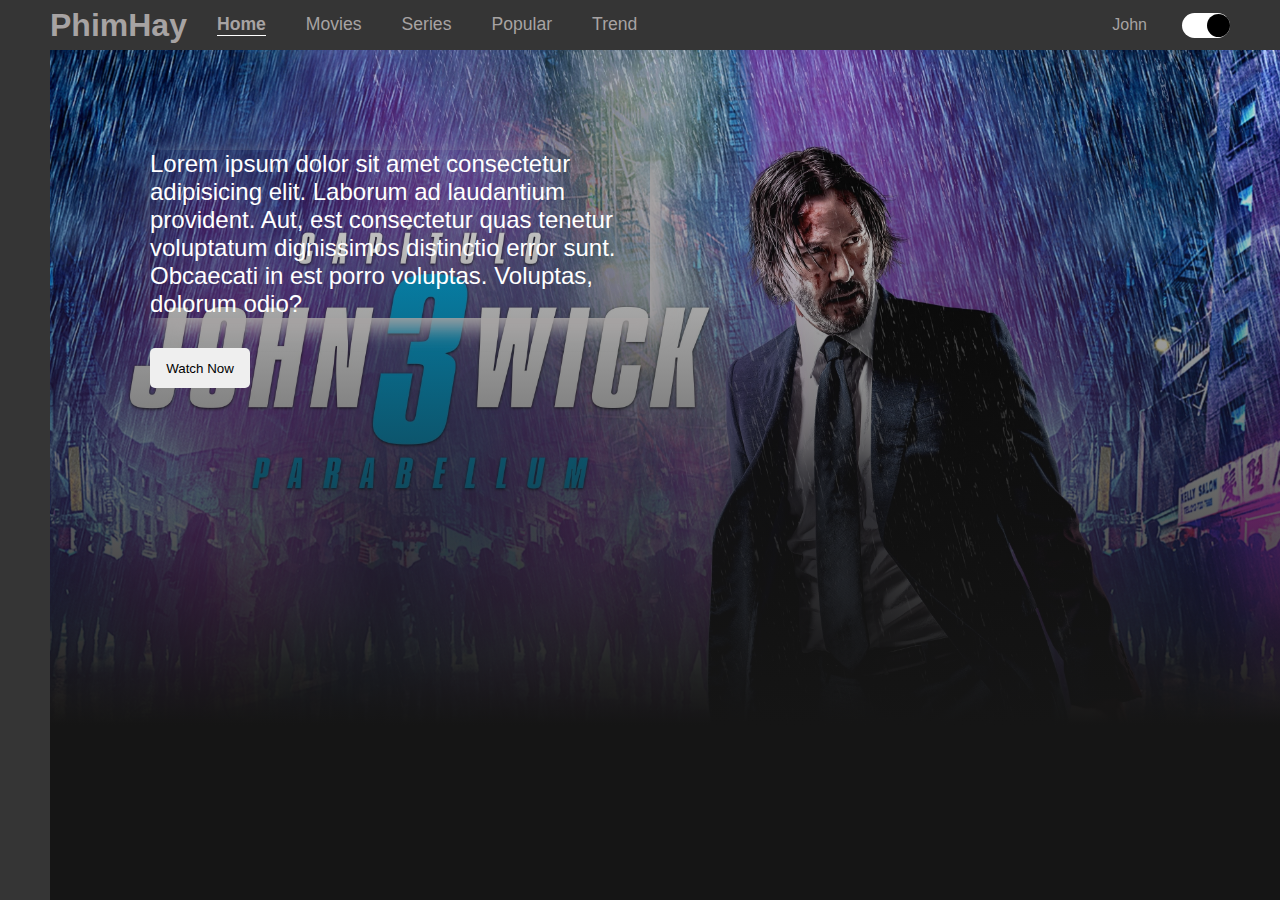
==== web1/index.html @ cb684365 "add web1" ====
<!DOCTYPE html>
<html lang="en">
  <head>
    <meta charset="UTF-8" />
    <meta name="viewport" content="width=device-width, initial-scale=1.0" />
    <title>Document</title>
    <link rel="stylesheet" href="index.css" />
    <link
      rel="stylesheet"
      href="https://cdnjs.cloudflare.com/ajax/libs/remixicon/3.5.0/remixicon.min.css"
      integrity="sha512-/VYneElp5u4puMaIp/4ibGxlTd2MV3kuUIroR3NSQjS2h9XKQNebRQiyyoQKeiGE9mRdjSCIZf9pb7AVJ8DhCg=="
      crossorigin="anonymous"
      referrerpolicy="no-referrer"
    />
  </head>
  <body>
    <div class="navbar">
      <div class="navbar-container">
        <div class="logo-container">
          <h1>PhimHay</h1>
        </div>
        <div class="menu-container">
          <ul class="menu-list">
            <li class="menu-list-item active"><a href="">Home</a></li>
            <li class="menu-list-item"><a href="">Movies</a></li>
            <li class="menu-list-item"><a href="">Series</a></li>
            <li class="menu-list-item"><a href="">Popular</a></li>
            <li class="menu-list-item"><a href="">Trend</a></li>
          </ul>
        </div>
        <div class="profile-container">
          <a href="#" class="profile-link">
            <img
              src="https://th.bing.com/th/id/R.fbe61806ef29225e7a642c923930819a?rik=M0H%2fqzw8YQYjdw&riu=http%3a%2f%2fwww.canyon-news.com%2fwp-content%2fuploads%2f2014%2f11%2fJohn-Wick.png&ehk=YTnahoYu9PP2TB0%2b645wAYb58BOnn9piK9EMaEOl0TY%3d&risl=&pid=ImgRaw&r=0"
              alt=""
            />
            <p>John</p>
            <i class="ri-arrow-down-s-line"></i>
          </a>
          <div class="toggle">
            <i class="ri-sun-fill toggle-icon"></i>
            <i class="ri-contrast-2-fill toggle-icon"></i>
            <div class="toggle-ball"></div>
          </div>
        </div>
      </div>
    </div>

    <div class="sidebar">
      <ul class="sidebar-list">
        <li class="sidebar-list_item">
          <a href=""><i class="left-menu-icon ri-home-6-line"></i></a>
        </li>
        <li class="sidebar-list_item">
          <a href=""><i class="left-menu-icon ri-search-line"></i></a>
        </li>
        <li class="sidebar-list_item">
          <a href=""><i class="left-menu-icon ri-user-line"></i></a>
        </li>
        <li class="sidebar-list_item">
          <a href=""><i class="left-menu-icon ri-bookmark-line"></i></a>
        </li>
        <li class="sidebar-list_item">
          <a href=""><i class="left-menu-icon ri-tv-line"></i></a>
        </li>
        <li class="sidebar-list_item">
          <a href=""><i class="left-menu-icon ri-hourglass-2-line"></i></a>
        </li>
        <li class="sidebar-list_item">
          <a href=""><i class="left-menu-icon ri-shopping-basket-line"></i></a>
        </li>
      </ul>
    </div>

    <div class="container">
        <div class="wrapper">
            <div class="feature-content">
                <div class="feature-desc">
                    <p class="feature-title">Lorem ipsum dolor sit amet consectetur adipisicing elit. Laborum ad laudantium provident. Aut, est consectetur quas tenetur voluptatum dignissimos distinctio error sunt. Obcaecati in est porro voluptas. Voluptas, dolorum odio?</p>
                    <button class="feature-button">Watch Now</button>
                </div>
             
            </div>
        </div>
    </div>


    <script src="index.js"></script>
  </body>
</html>
---- web1/index.css ----
* {
  padding: 0;
  margin: 0;
  box-sizing: border-box;
}

body {
  font-family: Arial, Helvetica, sans-serif;
}

.navbar {
  width: 100%;
  height: 50px;
  background-color: rgb(53, 53, 53);
}

.navbar-container {
  display: flex;
  align-items: center;
  gap: 30px;
  padding: 0 50px;
  height: 100%;
  color: #a7a3a3;
}

.logo-container {
  flex: 1;
}

.menu-container {
  flex: 6;
}
.menu-list {
  list-style: none;

  display: flex;
  gap: 40px;
}
.menu-list-item.active {
  border-bottom: 1px solid white;
  font-weight: 600;
}
.menu-list-item a {
  font-size: 1.1em;
  color: #a7a3a3;
  text-decoration: none;
}
.menu-list-item a:hover {
  color: white;
  transition: all 0.3s;
}
.profile-container {
  flex: 2;
  display: flex;
  align-items: center;
  gap: 30px;
  justify-content: flex-end;
}
.profile-link {
  display: flex;
  align-items: center;
  text-decoration: none;
  gap: 5px;
  color: #a7a3a3;
}
.profile-link img {
  object-fit: cover;
  width: 40px;
  border-radius: 50%;
}

.toggle {
  width: 48px;
  height: 25px;
  background-color: white;
  border-radius: 30px;
  display: flex;
  justify-content: space-around;
  align-items: center;
  color: goldenrod;
  position: relative;
}

.toggle-ball {
  position: absolute;
  width: 23px;
  height: 23px;
  border-radius: 50%;
  background-color: black;
  right: 0px;
  top: 1px;
  cursor: pointer;
}

.sidebar {
  height: 100%;
  width: 50px;
  background-color: rgb(53, 53, 53);
  position: fixed;
  top: 0;
}

.sidebar-list {
  list-style: none;
  margin-top: 60px;
  display: flex;
  flex-direction: column;
  justify-content: center;
  align-items: center;
  gap: 50px;
}

.sidebar-list_item a {
  text-decoration: none;
  color: #a7a3a3;
  font-size: 1.5em;
}
.sidebar-list_item a:hover {
  color: white;
  transition: all 0.3s;
}

.container {
  padding: 0px 0 0 50px;
  background-color: #151515;
  height: calc(100vh - 50px);
  color: white;
}
.feature-content {
  height: 75vh;
  background: linear-gradient(to bottom, rgba(0, 0, 0, 0), #151515),
    url("img/banner-john.jpg");
  background-repeat: no-repeat;
  background-size: cover;
  padding: 100px;
}
.feature-desc {
  width: 500px;
  display: flex;
  flex-direction: column;
  gap: 30px;
}
.feature-title {
    font-size: 1.5em;
    color: white;
    box-shadow: 10px 10px 20px #a7a3a3;
}
.feature-desc button {
  width: 100px;
  height: 40px;
  border: none;
  outline: none;
  border-radius: 5px;
  cursor: pointer;
}
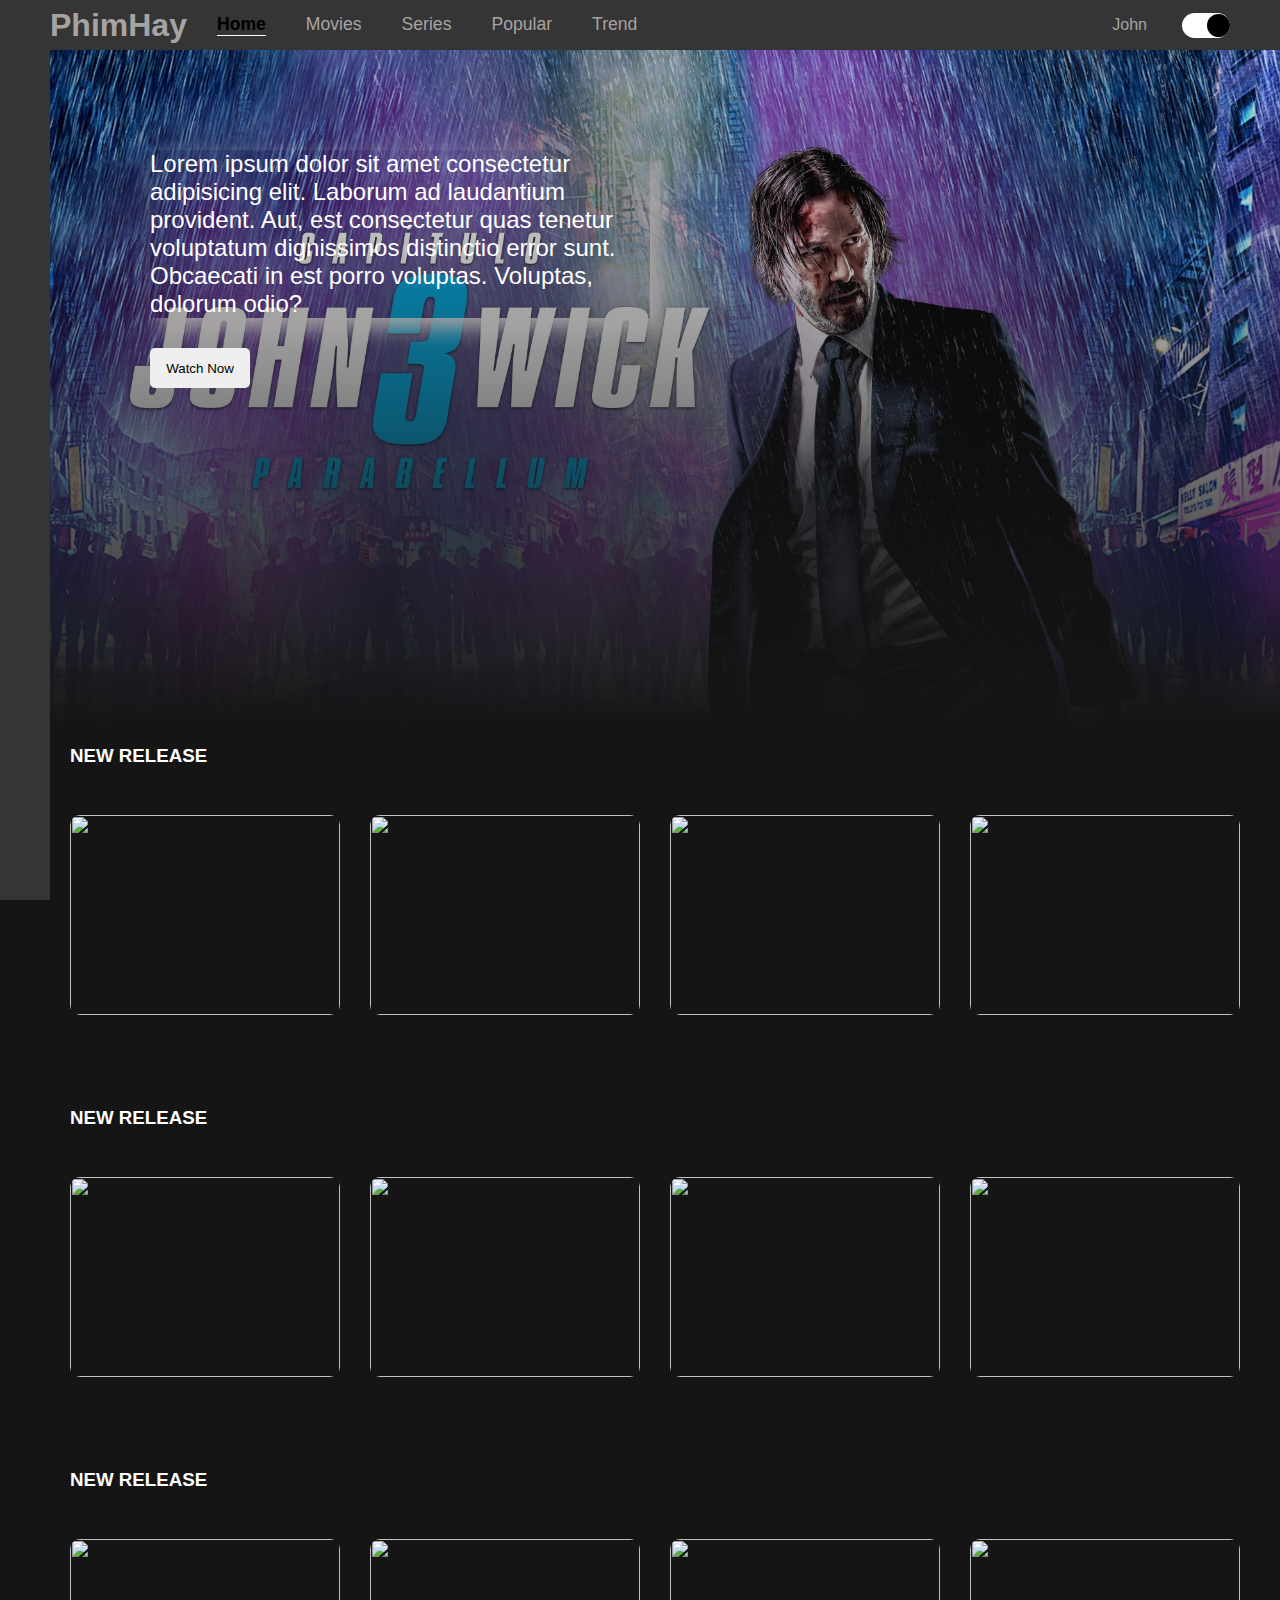
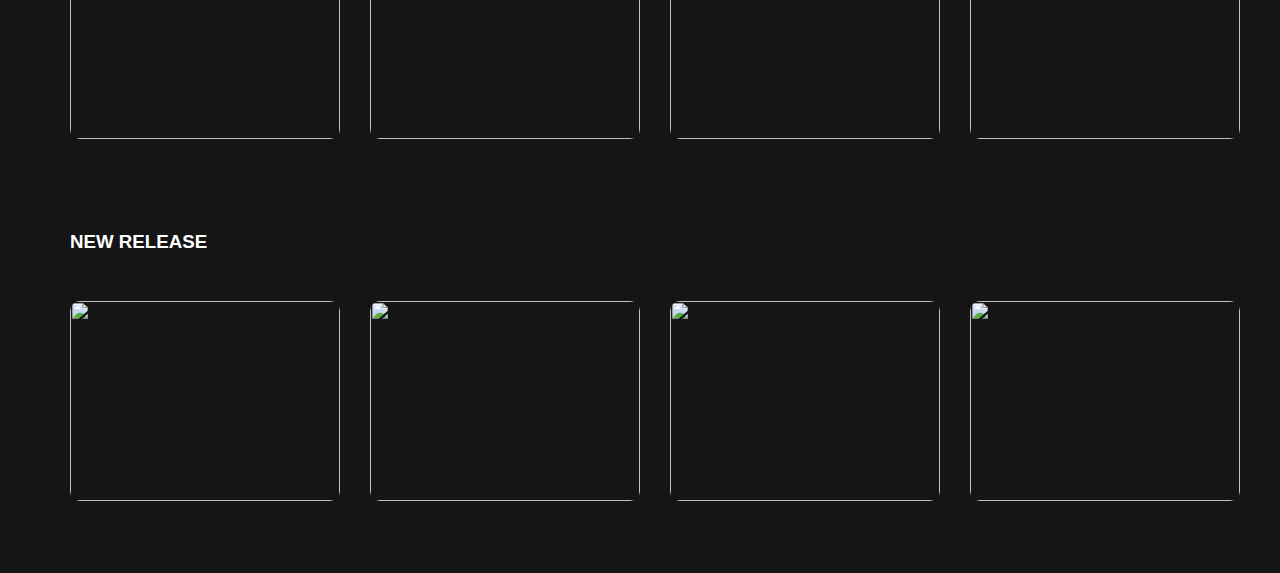
==== commit 69486598: "add" ====
--- a/web1/index.html
+++ b/web1/index.html
@@ -38,8 +38,8 @@
             <i class="ri-arrow-down-s-line"></i>
           </a>
           <div class="toggle">
+            <i class="ri-contrast-2-fill toggle-icon"></i>
             <i class="ri-sun-fill toggle-icon"></i>
-            <i class="ri-contrast-2-fill toggle-icon"></i>
             <div class="toggle-ball"></div>
           </div>
         </div>
@@ -73,17 +73,393 @@
     </div>
 
     <div class="container">
-        <div class="wrapper">
-            <div class="feature-content">
-                <div class="feature-desc">
-                    <p class="feature-title">Lorem ipsum dolor sit amet consectetur adipisicing elit. Laborum ad laudantium provident. Aut, est consectetur quas tenetur voluptatum dignissimos distinctio error sunt. Obcaecati in est porro voluptas. Voluptas, dolorum odio?</p>
-                    <button class="feature-button">Watch Now</button>
-                </div>
-             
+      <div class="wrapper">
+        <div class="feature-content">
+          <div class="feature-desc">
+            <p class="feature-title">
+              Lorem ipsum dolor sit amet consectetur adipisicing elit. Laborum
+              ad laudantium provident. Aut, est consectetur quas tenetur
+              voluptatum dignissimos distinctio error sunt. Obcaecati in est
+              porro voluptas. Voluptas, dolorum odio?
+            </p>
+            <button class="feature-button">Watch Now</button>
+          </div>
+        </div>
+
+        <div class="move-list_container">
+          <h3 class="move-list_title">NEW RELEASE</h3>
+          <div class="movie-list_wrapper">
+            <div class="movie-list">
+              <div class="movie-list_item">
+                <img
+                  src="/img/banner-john.jpg"
+                  class="movie-list_item__img"
+                  alt=""
+                />
+                <div class="movie-list_watch">
+                  <span class="movie-list_item__title">Her</span>
+                  <p class="movie-list_item__desc">
+                    Lorem ipsum dolor sit, niet.
+                  </p>
+                  <a href="" class="btn-watch">Watch</a>
+                </div>
+              </div>
+
+              <div class="movie-list_item">
+                <img
+                  src="/img/banner-john.jpg"
+                  class="movie-list_item__img"
+                  alt=""
+                />
+                <div class="movie-list_watch">
+                  <span class="movie-list_item__title">Her</span>
+                  <p class="movie-list_item__desc">
+                    Lorem ipsum dolor sit, niet.
+                  </p>
+                  <a href="" class="btn-watch">Watch</a>
+                </div>
+              </div>
+              <div class="movie-list_item">
+                <img
+                  src="/img/banner-john.jpg"
+                  class="movie-list_item__img"
+                  alt=""
+                />
+                <div class="movie-list_watch">
+                  <span class="movie-list_item__title">Her</span>
+                  <p class="movie-list_item__desc">
+                    Lorem ipsum dolor sit, niet.
+                  </p>
+                  <a href="" class="btn-watch">Watch</a>
+                </div>
+              </div>
+              <div class="movie-list_item">
+                <img
+                  src="/img/banner-john.jpg"
+                  class="movie-list_item__img"
+                  alt=""
+                />
+                <div class="movie-list_watch">
+                  <span class="movie-list_item__title">Her</span>
+                  <p class="movie-list_item__desc">
+                    Lorem ipsum dolor sit, niet.
+                  </p>
+                  <a href="" class="btn-watch">Watch</a>
+                </div>
+              </div>
+              <div class="movie-list_item">
+                <img
+                  src="/img/banner-john.jpg"
+                  class="movie-list_item__img"
+                  alt=""
+                />
+                <div class="movie-list_watch">
+                  <span class="movie-list_item__title">Her</span>
+                  <p class="movie-list_item__desc">
+                    Lorem ipsum dolor sit, niet.
+                  </p>
+                  <a href="" class="btn-watch">Watch</a>
+                </div>
+              </div>
+              <div class="movie-list_item">
+                <img
+                  src="/img/banner-john.jpg"
+                  class="movie-list_item__img"
+                  alt=""
+                />
+                <div class="movie-list_watch">
+                  <span class="movie-list_item__title">Her</span>
+                  <p class="movie-list_item__desc">
+                    Lorem ipsum dolor sit, niet.
+                  </p>
+                  <a href="" class="btn-watch">Watch</a>
+                </div>
+              </div>
             </div>
-        </div>
+            <i class="ri-arrow-right-s-line arrow"></i>
+          </div>
+        </div>
+        <div class="move-list_container">
+          <h3 class="move-list_title">NEW RELEASE</h3>
+          <div class="movie-list_wrapper">
+            <div class="movie-list">
+              <div class="movie-list_item">
+                <img
+                  src="/img/banner-john.jpg"
+                  class="movie-list_item__img"
+                  alt=""
+                />
+                <div class="movie-list_watch">
+                  <span class="movie-list_item__title">Her</span>
+                  <p class="movie-list_item__desc">
+                    Lorem ipsum dolor sit, niet.
+                  </p>
+                  <a href="" class="btn-watch">Watch</a>
+                </div>
+              </div>
+
+              <div class="movie-list_item">
+                <img
+                  src="https://wallpapercave.com/wp/wp9709351.jpg"
+                  class="movie-list_item__img"
+                  alt=""
+                />
+                <div class="movie-list_watch">
+                  <span class="movie-list_item__title">Her</span>
+                  <p class="movie-list_item__desc">
+                    Lorem ipsum dolor sit, niet.
+                  </p>
+                  <a href="" class="btn-watch">Watch</a>
+                </div>
+              </div>
+              <div class="movie-list_item">
+                <img
+                  src="https://images.hdqwalls.com/wallpapers/venom-movie-5k-xr.jpg"
+                  class="movie-list_item__img"
+                  alt=""
+                />
+                <div class="movie-list_watch">
+                  <span class="movie-list_item__title">Her</span>
+                  <p class="movie-list_item__desc">
+                    Lorem ipsum dolor sit, niet.
+                  </p>
+                  <a href="" class="btn-watch">Watch</a>
+                </div>
+              </div>
+              <div class="movie-list_item">
+                <img
+                  src="https://th.bing.com/th/id/R.5b70fa2c6b9183190472f968ef519f60?rik=jT%2fEGuq21jbgJQ&pid=ImgRaw&r=0"
+                  class="movie-list_item__img"
+                  alt=""
+                />
+                <div class="movie-list_watch">
+                  <span class="movie-list_item__title">Her</span>
+                  <p class="movie-list_item__desc">
+                    Lorem ipsum dolor sit, niet.
+                  </p>
+                  <a href="" class="btn-watch">Watch</a>
+                </div>
+              </div>
+              <div class="movie-list_item">
+                <img
+                  src="https://bilder.bild.de/fotos-skaliert/jurassic-world-das-gefallene-koenigreich-55860550/1,w=1280,c=0.bild.jpg"
+                  class="movie-list_item__img"
+                  alt=""
+                />
+                <div class="movie-list_watch">
+                  <span class="movie-list_item__title">Her</span>
+                  <p class="movie-list_item__desc">
+                    Lorem ipsum dolor sit, niet.
+                  </p>
+                  <a href="" class="btn-watch">Watch</a>
+                </div>
+              </div>
+              <div class="movie-list_item">
+                <img
+                  src="https://i.ytimg.com/vi/j3VrAaVYpbI/maxresdefault.jpg"
+                  class="movie-list_item__img"
+                  alt=""
+                />
+                <div class="movie-list_watch">
+                  <span class="movie-list_item__title">Her</span>
+                  <p class="movie-list_item__desc">
+                    Lorem ipsum dolor sit, niet.
+                  </p>
+                  <a href="" class="btn-watch">Watch</a>
+                </div>
+              </div>
+            </div>
+            <i class="ri-arrow-right-s-line arrow"></i>
+          </div>
+        </div>
+        <div class="move-list_container">
+          <h3 class="move-list_title">NEW RELEASE</h3>
+          <div class="movie-list_wrapper">
+            <div class="movie-list">
+              <div class="movie-list_item">
+                <img
+                  src="/img/banner-john.jpg"
+                  class="movie-list_item__img"
+                  alt=""
+                />
+                <div class="movie-list_watch">
+                  <span class="movie-list_item__title">Her</span>
+                  <p class="movie-list_item__desc">
+                    Lorem ipsum dolor sit, niet.
+                  </p>
+                  <a href="" class="btn-watch">Watch</a>
+                </div>
+              </div>
+
+              <div class="movie-list_item">
+                <img
+                  src="/img/banner-john.jpg"
+                  class="movie-list_item__img"
+                  alt=""
+                />
+                <div class="movie-list_watch">
+                  <span class="movie-list_item__title">Her</span>
+                  <p class="movie-list_item__desc">
+                    Lorem ipsum dolor sit, niet.
+                  </p>
+                  <a href="" class="btn-watch">Watch</a>
+                </div>
+              </div>
+              <div class="movie-list_item">
+                <img
+                  src="/img/banner-john.jpg"
+                  class="movie-list_item__img"
+                  alt=""
+                />
+                <div class="movie-list_watch">
+                  <span class="movie-list_item__title">Her</span>
+                  <p class="movie-list_item__desc">
+                    Lorem ipsum dolor sit, niet.
+                  </p>
+                  <a href="" class="btn-watch">Watch</a>
+                </div>
+              </div>
+              <div class="movie-list_item">
+                <img
+                  src="/img/banner-john.jpg"
+                  class="movie-list_item__img"
+                  alt=""
+                />
+                <div class="movie-list_watch">
+                  <span class="movie-list_item__title">Her</span>
+                  <p class="movie-list_item__desc">
+                    Lorem ipsum dolor sit, niet.
+                  </p>
+                  <a href="" class="btn-watch">Watch</a>
+                </div>
+              </div>
+              <div class="movie-list_item">
+                <img
+                  src="/img/banner-john.jpg"
+                  class="movie-list_item__img"
+                  alt=""
+                />
+                <div class="movie-list_watch">
+                  <span class="movie-list_item__title">Her</span>
+                  <p class="movie-list_item__desc">
+                    Lorem ipsum dolor sit, niet.
+                  </p>
+                  <a href="" class="btn-watch">Watch</a>
+                </div>
+              </div>
+              <div class="movie-list_item">
+                <img
+                  src="/img/banner-john.jpg"
+                  class="movie-list_item__img"
+                  alt=""
+                />
+                <div class="movie-list_watch">
+                  <span class="movie-list_item__title">Her</span>
+                  <p class="movie-list_item__desc">
+                    Lorem ipsum dolor sit, niet.
+                  </p>
+                  <a href="" class="btn-watch">Watch</a>
+                </div>
+              </div>
+            </div>
+            <i class="ri-arrow-right-s-line arrow"></i>
+          </div>
+        </div>
+        <div class="move-list_container">
+          <h3 class="move-list_title">NEW RELEASE</h3>
+          <div class="movie-list_wrapper">
+            <div class="movie-list">
+              <div class="movie-list_item">
+                <img
+                  src="/img/banner-john.jpg"
+                  class="movie-list_item__img"
+                  alt=""
+                />
+                <div class="movie-list_watch">
+                  <span class="movie-list_item__title">Her</span>
+                  <p class="movie-list_item__desc">
+                    Lorem ipsum dolor sit, niet.
+                  </p>
+                  <a href="" class="btn-watch">Watch</a>
+                </div>
+              </div>
+
+              <div class="movie-list_item">
+                <img
+                  src="/img/banner-john.jpg"
+                  class="movie-list_item__img"
+                  alt=""
+                />
+                <div class="movie-list_watch">
+                  <span class="movie-list_item__title">Her</span>
+                  <p class="movie-list_item__desc">
+                    Lorem ipsum dolor sit, niet.
+                  </p>
+                  <a href="" class="btn-watch">Watch</a>
+                </div>
+              </div>
+              <div class="movie-list_item">
+                <img
+                  src="/img/banner-john.jpg"
+                  class="movie-list_item__img"
+                  alt=""
+                />
+                <div class="movie-list_watch">
+                  <span class="movie-list_item__title">Her</span>
+                  <p class="movie-list_item__desc">
+                    Lorem ipsum dolor sit, niet.
+                  </p>
+                  <a href="" class="btn-watch">Watch</a>
+                </div>
+              </div>
+              <div class="movie-list_item">
+                <img
+                  src="/img/banner-john.jpg"
+                  class="movie-list_item__img"
+                  alt=""
+                />
+                <div class="movie-list_watch">
+                  <span class="movie-list_item__title">Her</span>
+                  <p class="movie-list_item__desc">
+                    Lorem ipsum dolor sit, niet.
+                  </p>
+                  <a href="" class="btn-watch">Watch</a>
+                </div>
+              </div>
+              <div class="movie-list_item">
+                <img
+                  src="/img/banner-john.jpg"
+                  class="movie-list_item__img"
+                  alt=""
+                />
+                <div class="movie-list_watch">
+                  <span class="movie-list_item__title">Her</span>
+                  <p class="movie-list_item__desc">
+                    Lorem ipsum dolor sit, niet.
+                  </p>
+                  <a href="" class="btn-watch">Watch</a>
+                </div>
+              </div>
+              <div class="movie-list_item">
+                <img
+                  src="/img/banner-john.jpg"
+                  class="movie-list_item__img"
+                  alt=""
+                />
+                <div class="movie-list_watch">
+                  <span class="movie-list_item__title">Her</span>
+                  <p class="movie-list_item__desc">
+                    Lorem ipsum dolor sit, niet.
+                  </p>
+                  <a href="" class="btn-watch">Watch</a>
+                </div>
+              </div>
+            </div>
+            <i class="ri-arrow-right-s-line arrow"></i>
+          </div>
+        </div>
+      </div>
     </div>
-
 
     <script src="index.js"></script>
   </body>
--- a/web1/index.css
+++ b/web1/index.css
@@ -90,6 +90,7 @@
   right: 0px;
   top: 1px;
   cursor: pointer;
+  transition: all 0.3s linear;
 }
 
 .sidebar {
@@ -123,7 +124,7 @@
 .container {
   padding: 0px 0 0 50px;
   background-color: #151515;
-  height: calc(100vh - 50px);
+  min-height: calc(100vh - 50px);
   color: white;
 }
 .feature-content {
@@ -141,9 +142,9 @@
   gap: 30px;
 }
 .feature-title {
-    font-size: 1.5em;
-    color: white;
-    box-shadow: 10px 10px 20px #a7a3a3;
+  font-size: 1.5em;
+  color: white;
+  box-shadow: 10px 10px 20px #a7a3a3;
 }
 .feature-desc button {
   width: 100px;
@@ -153,3 +154,121 @@
   border-radius: 5px;
   cursor: pointer;
 }
+
+.move-list_container {
+  padding: 20px;
+}
+.movie-list_item__img {
+  width: 270px;
+  height: 200px;
+  object-fit: cover;
+  border-radius: 10px;
+}
+.movie-list {
+  display: flex;
+  height: 300px;
+  align-items: center;
+  gap: 30px;
+  transform: translateX(0);
+  transition: all 1s;
+}
+.movie-list_wrapper {
+  overflow: hidden;
+}
+.movie-list_item {
+  position: relative;
+}
+.movie-list_item:hover .movie-list_item__img {
+  transform: scale(1.05);
+  transition: all 0.6s;
+  opacity: 0.3;
+}
+.movie-list_item:hover .movie-list_watch {
+  opacity: 1;
+  transition: all 0.6s;
+}
+.movie-list_watch {
+  position: absolute;
+  top: 0;
+  width: 200px;
+  height: auto;
+  margin: 50px 0 0 10px;
+  opacity: 0;
+}
+
+.movie-list_item__title {
+  font-size: 1.5em;
+  color: #a7a3a3;
+  font-weight: 600;
+}
+.movie-list_item__desc {
+  font-size: 1.3em;
+  color: #a7a3a3;
+  font-weight: 600;
+  margin-bottom: 20px;
+}
+.btn-watch {
+  text-decoration: none;
+  background-color: aqua;
+  padding: 10px 20px;
+  border-radius: 5px;
+}
+.movie-list_wrapper {
+  position: relative;
+}
+.arrow {
+  font-size: 6em;
+  position: absolute;
+  right: 0;
+  top: 30%;
+  color: rgb(255, 255, 255);
+  cursor: pointer;
+}
+
+.container.active {
+  background-color: white;
+}
+.movie-list_item__title.active {
+  color: black;
+}
+.movie-list_item__desc.active {
+  color: black;
+}
+
+.navbar-container.active {
+  color: rgb(0, 0, 0);
+  background-color: white;
+}
+.menu-list-item.active a {
+  color: rgb(0, 0, 0);
+}
+.menu-list-item.active a:hover {
+  color: rgb(107, 107, 107);
+  transition: all 0.3s;
+}
+.sidebar.active {
+  background-color: white;
+}
+.left-menu-icon.active {
+  color: black;
+}
+.move-list_title.active {
+  color: black;
+}
+.arrow.active {
+  color: black;
+}
+.toggle.active {
+  background-color: black;
+}
+.toggle-ball.active {
+  background-color: white;
+  transform: translateX(-24px);
+}
+
+
+@media screen and (max-width:940px) {
+  .menu-container {
+    display: none;
+  }
+}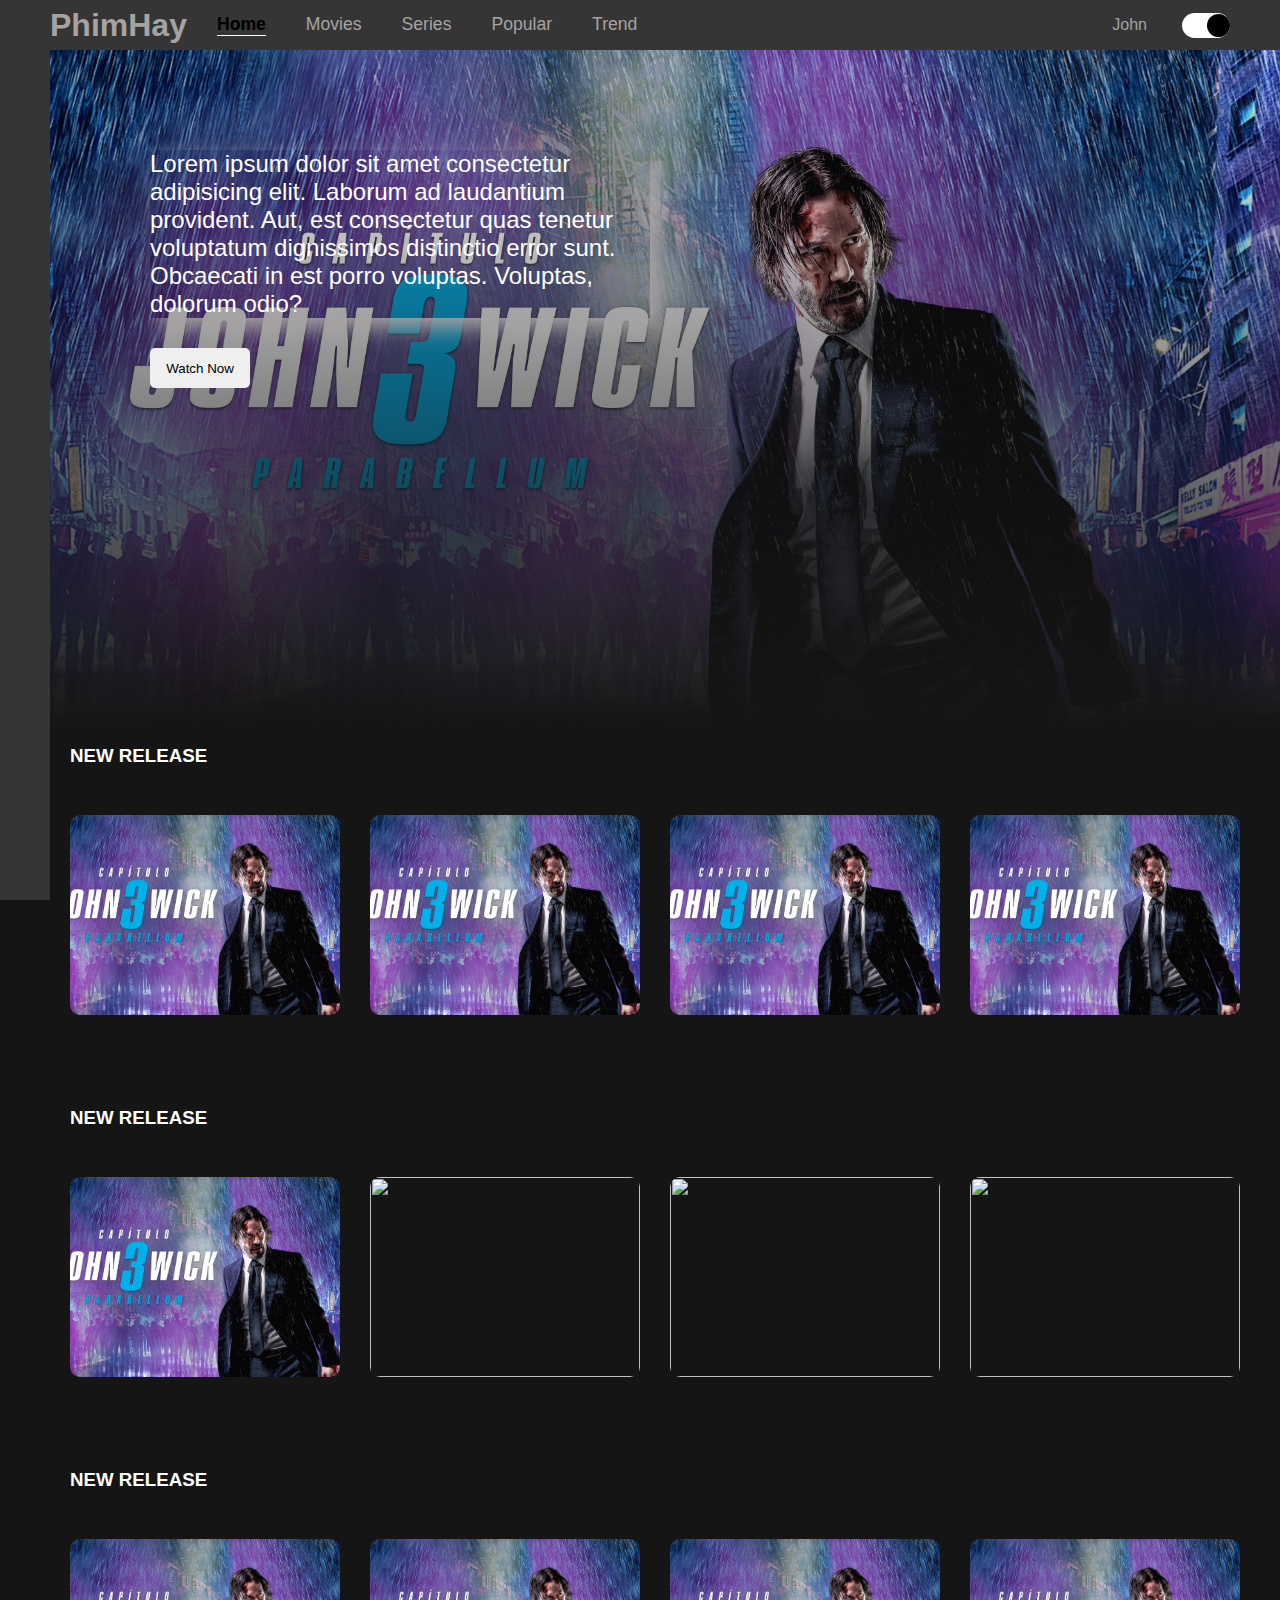
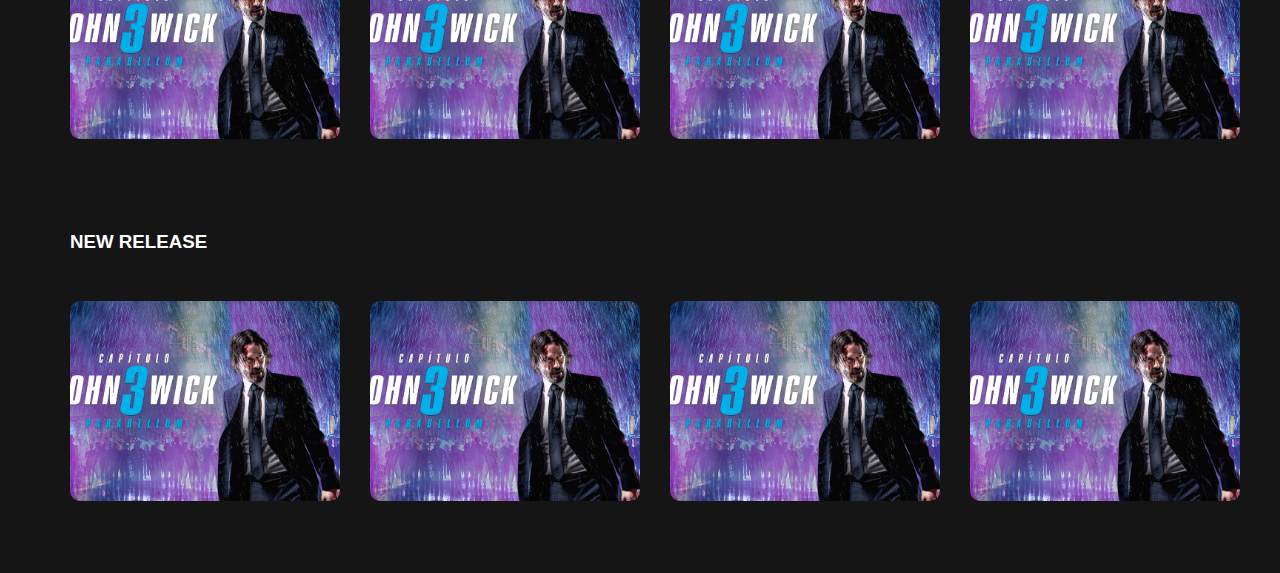
==== commit f8cea664: "dds" ====
--- a/web1/index.html
+++ b/web1/index.html
@@ -92,78 +92,78 @@
             <div class="movie-list">
               <div class="movie-list_item">
                 <img
-                  src="/img/banner-john.jpg"
-                  class="movie-list_item__img"
-                  alt=""
-                />
-                <div class="movie-list_watch">
-                  <span class="movie-list_item__title">Her</span>
-                  <p class="movie-list_item__desc">
-                    Lorem ipsum dolor sit, niet.
-                  </p>
-                  <a href="" class="btn-watch">Watch</a>
-                </div>
-              </div>
-
-              <div class="movie-list_item">
-                <img
-                  src="/img/banner-john.jpg"
-                  class="movie-list_item__img"
-                  alt=""
-                />
-                <div class="movie-list_watch">
-                  <span class="movie-list_item__title">Her</span>
-                  <p class="movie-list_item__desc">
-                    Lorem ipsum dolor sit, niet.
-                  </p>
-                  <a href="" class="btn-watch">Watch</a>
-                </div>
-              </div>
-              <div class="movie-list_item">
-                <img
-                  src="/img/banner-john.jpg"
-                  class="movie-list_item__img"
-                  alt=""
-                />
-                <div class="movie-list_watch">
-                  <span class="movie-list_item__title">Her</span>
-                  <p class="movie-list_item__desc">
-                    Lorem ipsum dolor sit, niet.
-                  </p>
-                  <a href="" class="btn-watch">Watch</a>
-                </div>
-              </div>
-              <div class="movie-list_item">
-                <img
-                  src="/img/banner-john.jpg"
-                  class="movie-list_item__img"
-                  alt=""
-                />
-                <div class="movie-list_watch">
-                  <span class="movie-list_item__title">Her</span>
-                  <p class="movie-list_item__desc">
-                    Lorem ipsum dolor sit, niet.
-                  </p>
-                  <a href="" class="btn-watch">Watch</a>
-                </div>
-              </div>
-              <div class="movie-list_item">
-                <img
-                  src="/img/banner-john.jpg"
-                  class="movie-list_item__img"
-                  alt=""
-                />
-                <div class="movie-list_watch">
-                  <span class="movie-list_item__title">Her</span>
-                  <p class="movie-list_item__desc">
-                    Lorem ipsum dolor sit, niet.
-                  </p>
-                  <a href="" class="btn-watch">Watch</a>
-                </div>
-              </div>
-              <div class="movie-list_item">
-                <img
-                  src="/img/banner-john.jpg"
+                  src="img/banner-john.jpg"
+                  class="movie-list_item__img"
+                  alt=""
+                />
+                <div class="movie-list_watch">
+                  <span class="movie-list_item__title">Her</span>
+                  <p class="movie-list_item__desc">
+                    Lorem ipsum dolor sit, niet.
+                  </p>
+                  <a href="" class="btn-watch">Watch</a>
+                </div>
+              </div>
+
+              <div class="movie-list_item">
+                <img
+                  src="img/banner-john.jpg"
+                  class="movie-list_item__img"
+                  alt=""
+                />
+                <div class="movie-list_watch">
+                  <span class="movie-list_item__title">Her</span>
+                  <p class="movie-list_item__desc">
+                    Lorem ipsum dolor sit, niet.
+                  </p>
+                  <a href="" class="btn-watch">Watch</a>
+                </div>
+              </div>
+              <div class="movie-list_item">
+                <img
+                  src="img/banner-john.jpg"
+                  class="movie-list_item__img"
+                  alt=""
+                />
+                <div class="movie-list_watch">
+                  <span class="movie-list_item__title">Her</span>
+                  <p class="movie-list_item__desc">
+                    Lorem ipsum dolor sit, niet.
+                  </p>
+                  <a href="" class="btn-watch">Watch</a>
+                </div>
+              </div>
+              <div class="movie-list_item">
+                <img
+                  src="img/banner-john.jpg"
+                  class="movie-list_item__img"
+                  alt=""
+                />
+                <div class="movie-list_watch">
+                  <span class="movie-list_item__title">Her</span>
+                  <p class="movie-list_item__desc">
+                    Lorem ipsum dolor sit, niet.
+                  </p>
+                  <a href="" class="btn-watch">Watch</a>
+                </div>
+              </div>
+              <div class="movie-list_item">
+                <img
+                  src="img/banner-john.jpg"
+                  class="movie-list_item__img"
+                  alt=""
+                />
+                <div class="movie-list_watch">
+                  <span class="movie-list_item__title">Her</span>
+                  <p class="movie-list_item__desc">
+                    Lorem ipsum dolor sit, niet.
+                  </p>
+                  <a href="" class="btn-watch">Watch</a>
+                </div>
+              </div>
+              <div class="movie-list_item">
+                <img
+                  src="img/banner-john.jpg"
                   class="movie-list_item__img"
                   alt=""
                 />
@@ -185,7 +185,7 @@
             <div class="movie-list">
               <div class="movie-list_item">
                 <img
-                  src="/img/banner-john.jpg"
+                  src="img/banner-john.jpg"
                   class="movie-list_item__img"
                   alt=""
                 />
@@ -278,78 +278,78 @@
             <div class="movie-list">
               <div class="movie-list_item">
                 <img
-                  src="/img/banner-john.jpg"
-                  class="movie-list_item__img"
-                  alt=""
-                />
-                <div class="movie-list_watch">
-                  <span class="movie-list_item__title">Her</span>
-                  <p class="movie-list_item__desc">
-                    Lorem ipsum dolor sit, niet.
-                  </p>
-                  <a href="" class="btn-watch">Watch</a>
-                </div>
-              </div>
-
-              <div class="movie-list_item">
-                <img
-                  src="/img/banner-john.jpg"
-                  class="movie-list_item__img"
-                  alt=""
-                />
-                <div class="movie-list_watch">
-                  <span class="movie-list_item__title">Her</span>
-                  <p class="movie-list_item__desc">
-                    Lorem ipsum dolor sit, niet.
-                  </p>
-                  <a href="" class="btn-watch">Watch</a>
-                </div>
-              </div>
-              <div class="movie-list_item">
-                <img
-                  src="/img/banner-john.jpg"
-                  class="movie-list_item__img"
-                  alt=""
-                />
-                <div class="movie-list_watch">
-                  <span class="movie-list_item__title">Her</span>
-                  <p class="movie-list_item__desc">
-                    Lorem ipsum dolor sit, niet.
-                  </p>
-                  <a href="" class="btn-watch">Watch</a>
-                </div>
-              </div>
-              <div class="movie-list_item">
-                <img
-                  src="/img/banner-john.jpg"
-                  class="movie-list_item__img"
-                  alt=""
-                />
-                <div class="movie-list_watch">
-                  <span class="movie-list_item__title">Her</span>
-                  <p class="movie-list_item__desc">
-                    Lorem ipsum dolor sit, niet.
-                  </p>
-                  <a href="" class="btn-watch">Watch</a>
-                </div>
-              </div>
-              <div class="movie-list_item">
-                <img
-                  src="/img/banner-john.jpg"
-                  class="movie-list_item__img"
-                  alt=""
-                />
-                <div class="movie-list_watch">
-                  <span class="movie-list_item__title">Her</span>
-                  <p class="movie-list_item__desc">
-                    Lorem ipsum dolor sit, niet.
-                  </p>
-                  <a href="" class="btn-watch">Watch</a>
-                </div>
-              </div>
-              <div class="movie-list_item">
-                <img
-                  src="/img/banner-john.jpg"
+                  src="img/banner-john.jpg"
+                  class="movie-list_item__img"
+                  alt=""
+                />
+                <div class="movie-list_watch">
+                  <span class="movie-list_item__title">Her</span>
+                  <p class="movie-list_item__desc">
+                    Lorem ipsum dolor sit, niet.
+                  </p>
+                  <a href="" class="btn-watch">Watch</a>
+                </div>
+              </div>
+
+              <div class="movie-list_item">
+                <img
+                  src="img/banner-john.jpg"
+                  class="movie-list_item__img"
+                  alt=""
+                />
+                <div class="movie-list_watch">
+                  <span class="movie-list_item__title">Her</span>
+                  <p class="movie-list_item__desc">
+                    Lorem ipsum dolor sit, niet.
+                  </p>
+                  <a href="" class="btn-watch">Watch</a>
+                </div>
+              </div>
+              <div class="movie-list_item">
+                <img
+                  src="img/banner-john.jpg"
+                  class="movie-list_item__img"
+                  alt=""
+                />
+                <div class="movie-list_watch">
+                  <span class="movie-list_item__title">Her</span>
+                  <p class="movie-list_item__desc">
+                    Lorem ipsum dolor sit, niet.
+                  </p>
+                  <a href="" class="btn-watch">Watch</a>
+                </div>
+              </div>
+              <div class="movie-list_item">
+                <img
+                  src="img/banner-john.jpg"
+                  class="movie-list_item__img"
+                  alt=""
+                />
+                <div class="movie-list_watch">
+                  <span class="movie-list_item__title">Her</span>
+                  <p class="movie-list_item__desc">
+                    Lorem ipsum dolor sit, niet.
+                  </p>
+                  <a href="" class="btn-watch">Watch</a>
+                </div>
+              </div>
+              <div class="movie-list_item">
+                <img
+                  src="img/banner-john.jpg"
+                  class="movie-list_item__img"
+                  alt=""
+                />
+                <div class="movie-list_watch">
+                  <span class="movie-list_item__title">Her</span>
+                  <p class="movie-list_item__desc">
+                    Lorem ipsum dolor sit, niet.
+                  </p>
+                  <a href="" class="btn-watch">Watch</a>
+                </div>
+              </div>
+              <div class="movie-list_item">
+                <img
+                  src="img/banner-john.jpg"
                   class="movie-list_item__img"
                   alt=""
                 />
@@ -371,78 +371,78 @@
             <div class="movie-list">
               <div class="movie-list_item">
                 <img
-                  src="/img/banner-john.jpg"
-                  class="movie-list_item__img"
-                  alt=""
-                />
-                <div class="movie-list_watch">
-                  <span class="movie-list_item__title">Her</span>
-                  <p class="movie-list_item__desc">
-                    Lorem ipsum dolor sit, niet.
-                  </p>
-                  <a href="" class="btn-watch">Watch</a>
-                </div>
-              </div>
-
-              <div class="movie-list_item">
-                <img
-                  src="/img/banner-john.jpg"
-                  class="movie-list_item__img"
-                  alt=""
-                />
-                <div class="movie-list_watch">
-                  <span class="movie-list_item__title">Her</span>
-                  <p class="movie-list_item__desc">
-                    Lorem ipsum dolor sit, niet.
-                  </p>
-                  <a href="" class="btn-watch">Watch</a>
-                </div>
-              </div>
-              <div class="movie-list_item">
-                <img
-                  src="/img/banner-john.jpg"
-                  class="movie-list_item__img"
-                  alt=""
-                />
-                <div class="movie-list_watch">
-                  <span class="movie-list_item__title">Her</span>
-                  <p class="movie-list_item__desc">
-                    Lorem ipsum dolor sit, niet.
-                  </p>
-                  <a href="" class="btn-watch">Watch</a>
-                </div>
-              </div>
-              <div class="movie-list_item">
-                <img
-                  src="/img/banner-john.jpg"
-                  class="movie-list_item__img"
-                  alt=""
-                />
-                <div class="movie-list_watch">
-                  <span class="movie-list_item__title">Her</span>
-                  <p class="movie-list_item__desc">
-                    Lorem ipsum dolor sit, niet.
-                  </p>
-                  <a href="" class="btn-watch">Watch</a>
-                </div>
-              </div>
-              <div class="movie-list_item">
-                <img
-                  src="/img/banner-john.jpg"
-                  class="movie-list_item__img"
-                  alt=""
-                />
-                <div class="movie-list_watch">
-                  <span class="movie-list_item__title">Her</span>
-                  <p class="movie-list_item__desc">
-                    Lorem ipsum dolor sit, niet.
-                  </p>
-                  <a href="" class="btn-watch">Watch</a>
-                </div>
-              </div>
-              <div class="movie-list_item">
-                <img
-                  src="/img/banner-john.jpg"
+                  src="img/banner-john.jpg"
+                  class="movie-list_item__img"
+                  alt=""
+                />
+                <div class="movie-list_watch">
+                  <span class="movie-list_item__title">Her</span>
+                  <p class="movie-list_item__desc">
+                    Lorem ipsum dolor sit, niet.
+                  </p>
+                  <a href="" class="btn-watch">Watch</a>
+                </div>
+              </div>
+
+              <div class="movie-list_item">
+                <img
+                  src="img/banner-john.jpg"
+                  class="movie-list_item__img"
+                  alt=""
+                />
+                <div class="movie-list_watch">
+                  <span class="movie-list_item__title">Her</span>
+                  <p class="movie-list_item__desc">
+                    Lorem ipsum dolor sit, niet.
+                  </p>
+                  <a href="" class="btn-watch">Watch</a>
+                </div>
+              </div>
+              <div class="movie-list_item">
+                <img
+                  src="img/banner-john.jpg"
+                  class="movie-list_item__img"
+                  alt=""
+                />
+                <div class="movie-list_watch">
+                  <span class="movie-list_item__title">Her</span>
+                  <p class="movie-list_item__desc">
+                    Lorem ipsum dolor sit, niet.
+                  </p>
+                  <a href="" class="btn-watch">Watch</a>
+                </div>
+              </div>
+              <div class="movie-list_item">
+                <img
+                  src="img/banner-john.jpg"
+                  class="movie-list_item__img"
+                  alt=""
+                />
+                <div class="movie-list_watch">
+                  <span class="movie-list_item__title">Her</span>
+                  <p class="movie-list_item__desc">
+                    Lorem ipsum dolor sit, niet.
+                  </p>
+                  <a href="" class="btn-watch">Watch</a>
+                </div>
+              </div>
+              <div class="movie-list_item">
+                <img
+                  src="img/banner-john.jpg"
+                  class="movie-list_item__img"
+                  alt=""
+                />
+                <div class="movie-list_watch">
+                  <span class="movie-list_item__title">Her</span>
+                  <p class="movie-list_item__desc">
+                    Lorem ipsum dolor sit, niet.
+                  </p>
+                  <a href="" class="btn-watch">Watch</a>
+                </div>
+              </div>
+              <div class="movie-list_item">
+                <img
+                  src="img/banner-john.jpg"
                   class="movie-list_item__img"
                   alt=""
                 />
